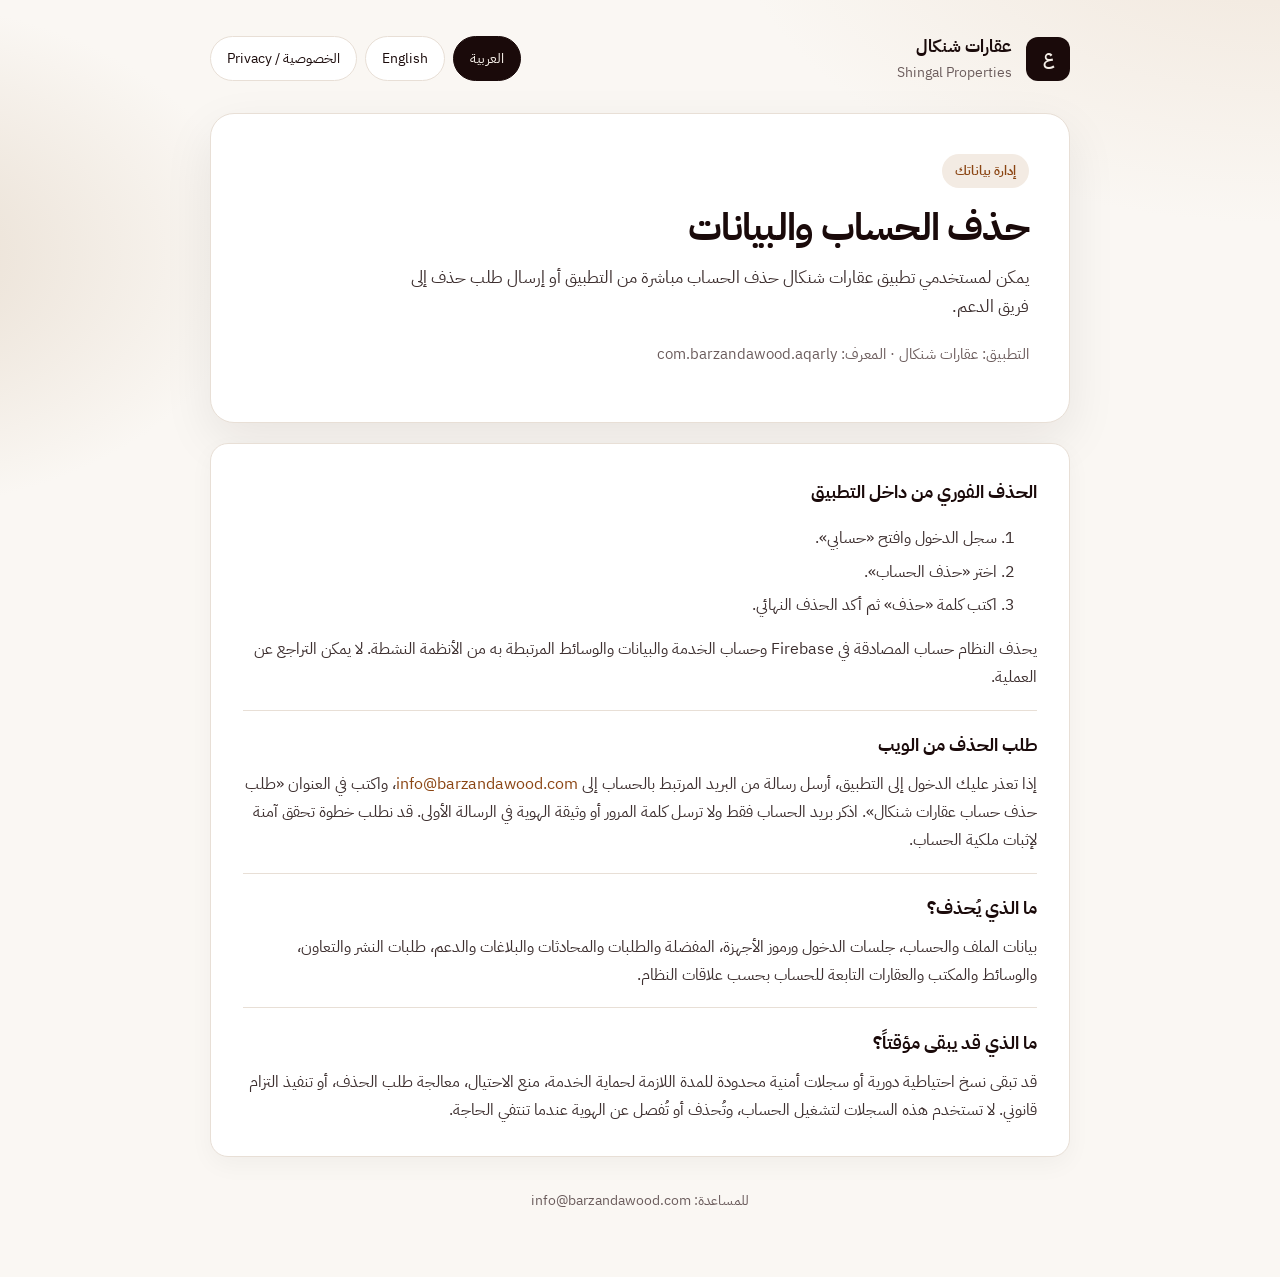
==== delete-account.html @ fa717f3c "addnew" ====
<!DOCTYPE html>
<html lang="ar" dir="rtl">
<head>
  <meta charset="UTF-8" />
  <meta name="viewport" content="width=device-width, initial-scale=1" />
  <title>حذف الحساب | عقارات شنكال</title>
  <meta name="description" content="طلب حذف حساب وبيانات تطبيق عقارات شنكال — Shingal Properties account deletion" />
  <link rel="preconnect" href="https://fonts.googleapis.com" />
  <link rel="preconnect" href="https://fonts.gstatic.com" crossorigin />
  <link href="https://fonts.googleapis.com/css2?family=IBM+Plex+Sans+Arabic:wght@400;500;600;700&family=Source+Sans+3:wght@400;600;700&display=swap" rel="stylesheet" />
  <link rel="stylesheet" href="styles.css" />
</head>
<body dir="rtl">
  <div class="wrap">
    <header class="topbar">
      <a class="brand" href="index.html">
        <div class="brand-mark">ع</div>
        <div class="brand-text">
          <strong>عقارات شنكال</strong>
          <span>Shingal Properties</span>
        </div>
      </a>
      <div class="actions">
        <button type="button" class="btn active" id="btn-ar" onclick="setLang('ar')">العربية</button>
        <button type="button" class="btn" id="btn-en" onclick="setLang('en')">English</button>
        <a class="btn" href="privacy.html">الخصوصية / Privacy</a>
      </div>
    </header>

    <section class="hero">
      <span class="eyebrow" data-ar="إدارة بياناتك" data-en="Manage your data">إدارة بياناتك</span>
      <h1 data-ar="حذف الحساب والبيانات" data-en="Delete your account and data">حذف الحساب والبيانات</h1>
      <p class="lead" data-ar="يمكن لمستخدمي تطبيق عقارات شنكال حذف الحساب مباشرة من التطبيق أو إرسال طلب حذف إلى فريق الدعم." data-en="Shingal Properties users can delete their account directly in the app or send a deletion request to Support.">يمكن لمستخدمي تطبيق عقارات شنكال حذف الحساب مباشرة من التطبيق أو إرسال طلب حذف إلى فريق الدعم.</p>
      <p class="meta" data-ar="التطبيق: عقارات شنكال · المعرف: com.barzandawood.aqarly" data-en="App: Shingal Properties · ID: com.barzandawood.aqarly">التطبيق: عقارات شنكال · المعرف: com.barzandawood.aqarly</p>
    </section>

    <article class="card">
      <div class="lang-block show" id="content-ar">
        <div class="section">
          <h2>الحذف الفوري من داخل التطبيق</h2>
          <ol>
            <li>سجل الدخول وافتح «حسابي».</li>
            <li>اختر «حذف الحساب».</li>
            <li>اكتب كلمة «حذف» ثم أكد الحذف النهائي.</li>
          </ol>
          <p>يحذف النظام حساب المصادقة في Firebase وحساب الخدمة والبيانات والوسائط المرتبطة به من الأنظمة النشطة. لا يمكن التراجع عن العملية.</p>
        </div>
        <div class="section">
          <h2>طلب الحذف من الويب</h2>
          <p>إذا تعذر عليك الدخول إلى التطبيق، أرسل رسالة من البريد المرتبط بالحساب إلى <a href="mailto:info@barzandawood.com?subject=%D8%B7%D9%84%D8%A8%20%D8%AD%D8%B0%D9%81%20%D8%AD%D8%B3%D8%A7%D8%A8%20%D8%B9%D9%82%D8%A7%D8%B1%D8%A7%D8%AA%20%D8%B4%D9%86%D9%83%D8%A7%D9%84">info@barzandawood.com</a>، واكتب في العنوان «طلب حذف حساب عقارات شنكال». اذكر بريد الحساب فقط ولا ترسل كلمة المرور أو وثيقة الهوية في الرسالة الأولى. قد نطلب خطوة تحقق آمنة لإثبات ملكية الحساب.</p>
        </div>
        <div class="section">
          <h2>ما الذي يُحذف؟</h2>
          <p>بيانات الملف والحساب، جلسات الدخول ورموز الأجهزة، المفضلة والطلبات والمحادثات والبلاغات والدعم، طلبات النشر والتعاون، والوسائط والمكتب والعقارات التابعة للحساب بحسب علاقات النظام.</p>
        </div>
        <div class="section">
          <h2>ما الذي قد يبقى مؤقتاً؟</h2>
          <p>قد تبقى نسخ احتياطية دورية أو سجلات أمنية محدودة للمدة اللازمة لحماية الخدمة، منع الاحتيال، معالجة طلب الحذف، أو تنفيذ التزام قانوني. لا تستخدم هذه السجلات لتشغيل الحساب، وتُحذف أو تُفصل عن الهوية عندما تنتفي الحاجة.</p>
        </div>
      </div>

      <div class="lang-block" id="content-en">
        <div class="section">
          <h2>Delete immediately in the app</h2>
          <ol>
            <li>Sign in and open “My Account.”</li>
            <li>Select “Delete account.”</li>
            <li>Type “حذف” and confirm permanent deletion.</li>
          </ol>
          <p>The system deletes the Firebase authentication account, service account, and related data and media from active systems. This action cannot be undone.</p>
        </div>
        <div class="section">
          <h2>Request deletion from the web</h2>
          <p>If you cannot access the app, email <a href="mailto:info@barzandawood.com?subject=Shingal%20Properties%20account%20deletion%20request">info@barzandawood.com</a> from the address associated with your account. Use the subject “Shingal Properties account deletion request.” Include only the account email; do not send your password or identity document in the first message. We may require a secure verification step to confirm ownership.</p>
        </div>
        <div class="section">
          <h2>What is deleted?</h2>
          <p>Profile and account data, sessions and device tokens, favorites, requests, chats, reports and support data, publication and collaboration requests, and media, office, and properties owned by the account according to system relationships.</p>
        </div>
        <div class="section">
          <h2>What may remain temporarily?</h2>
          <p>Periodic backups or limited security records may remain as needed to protect the service, prevent fraud, process the request, or meet a legal obligation. They are not used to operate the account and are deleted or de-identified when no longer needed.</p>
        </div>
      </div>
    </article>

    <footer class="footer">
      <span data-ar="للمساعدة: info@barzandawood.com" data-en="Support: info@barzandawood.com">للمساعدة: info@barzandawood.com</span>
    </footer>
  </div>

  <script>
    function setLang(lang) {
      const isAr = lang === 'ar';
      document.documentElement.lang = isAr ? 'ar' : 'en';
      document.body.dir = isAr ? 'rtl' : 'ltr';
      document.getElementById('content-ar').classList.toggle('show', isAr);
      document.getElementById('content-en').classList.toggle('show', !isAr);
      document.getElementById('btn-ar').classList.toggle('active', isAr);
      document.getElementById('btn-en').classList.toggle('active', !isAr);
      document.querySelectorAll('[data-ar]').forEach((el) => {
        el.textContent = isAr ? el.getAttribute('data-ar') : el.getAttribute('data-en');
      });
      document.title = isAr
        ? 'حذف الحساب | عقارات شنكال'
        : 'Delete account | Shingal Properties';
    }
  </script>
</body>
</html>
---- styles.css ----
:root {
  --ink: #1a0a0a;
  --ink-soft: #3d2f2f;
  --muted: #6b5c5c;
  --line: #e8dfd6;
  --paper: #faf7f3;
  --card: #ffffff;
  --accent: #8b4513;
  --accent-soft: #f3ebe3;
  --radius: 18px;
  --shadow: 0 18px 50px rgba(26, 10, 10, 0.08);
  --font: "IBM Plex Sans Arabic", "Source Sans 3", system-ui, sans-serif;
}

* {
  box-sizing: border-box;
}

html {
  scroll-behavior: smooth;
}

body {
  margin: 0;
  min-height: 100vh;
  font-family: var(--font);
  color: var(--ink);
  background:
    radial-gradient(ellipse 80% 50% at 100% -10%, #efe4d8 0%, transparent 55%),
    radial-gradient(ellipse 60% 40% at -10% 20%, #e8ddd0 0%, transparent 50%),
    var(--paper);
  line-height: 1.75;
}

body[dir="rtl"] {
  text-align: right;
}

a {
  color: var(--accent);
  text-decoration: none;
}

a:hover {
  text-decoration: underline;
}

.wrap {
  width: min(860px, calc(100% - 2rem));
  margin: 0 auto;
  padding: 2rem 0 4rem;
}

.topbar {
  display: flex;
  flex-wrap: wrap;
  align-items: center;
  justify-content: space-between;
  gap: 1rem;
  margin-bottom: 1.75rem;
}

.brand {
  display: flex;
  align-items: center;
  gap: 0.85rem;
  color: inherit;
  text-decoration: none;
}

.brand:hover {
  text-decoration: none;
}

.brand-mark {
  width: 44px;
  height: 44px;
  border-radius: 12px;
  background: var(--ink);
  color: #f5efe8;
  display: grid;
  place-items: center;
  font-weight: 700;
  font-size: 1.05rem;
  letter-spacing: -0.02em;
}

.brand-text strong {
  display: block;
  font-size: 1.05rem;
}

.brand-text span {
  display: block;
  color: var(--muted);
  font-size: 0.85rem;
}

.actions {
  display: flex;
  flex-wrap: wrap;
  gap: 0.5rem;
}

.btn {
  border: 1px solid var(--line);
  background: var(--card);
  color: var(--ink);
  border-radius: 999px;
  padding: 0.55rem 1rem;
  font: inherit;
  font-size: 0.9rem;
  cursor: pointer;
  text-decoration: none;
}

.btn:hover {
  text-decoration: none;
  border-color: #d2c4b5;
}

.btn.active {
  background: var(--ink);
  border-color: var(--ink);
  color: #f7f1ea;
}

.hero {
  background: var(--card);
  border: 1px solid var(--line);
  border-radius: calc(var(--radius) + 6px);
  box-shadow: var(--shadow);
  padding: clamp(1.5rem, 4vw, 2.5rem);
  margin-bottom: 1.25rem;
}

.eyebrow {
  display: inline-block;
  background: var(--accent-soft);
  color: var(--accent);
  border-radius: 999px;
  padding: 0.35rem 0.8rem;
  font-size: 0.8rem;
  font-weight: 600;
  margin-bottom: 1rem;
}

.hero h1 {
  margin: 0 0 0.75rem;
  font-size: clamp(1.7rem, 4vw, 2.35rem);
  line-height: 1.25;
  letter-spacing: -0.02em;
}

.hero .lead {
  margin: 0;
  color: var(--ink-soft);
  font-size: 1.05rem;
  max-width: 62ch;
}

.meta {
  margin-top: 1.25rem;
  color: var(--muted);
  font-size: 0.92rem;
}

.card {
  background: var(--card);
  border: 1px solid var(--line);
  border-radius: var(--radius);
  padding: clamp(1.25rem, 3vw, 2rem);
  box-shadow: 0 8px 24px rgba(26, 10, 10, 0.04);
}

.section {
  padding: 1.15rem 0;
  border-bottom: 1px solid var(--line);
}

.section:last-child {
  border-bottom: 0;
  padding-bottom: 0;
}

.section:first-child {
  padding-top: 0;
}

.section h2 {
  margin: 0 0 0.55rem;
  font-size: 1.15rem;
  color: var(--ink);
}

.section p,
.section li {
  margin: 0;
  color: var(--ink-soft);
  white-space: pre-line;
}

.section ul {
  margin: 0;
  padding-inline-start: 1.2rem;
  color: var(--ink-soft);
}

.section li + li {
  margin-top: 0.35rem;
}

.lang-block {
  display: none;
}

.lang-block.show {
  display: block;
}

.links {
  display: grid;
  gap: 0.85rem;
  margin-top: 1.25rem;
}

.link-card {
  display: block;
  background: var(--card);
  border: 1px solid var(--line);
  border-radius: var(--radius);
  padding: 1.2rem 1.35rem;
  color: inherit;
  text-decoration: none;
  transition: border-color 0.15s ease, transform 0.15s ease;
}

.link-card:hover {
  text-decoration: none;
  border-color: #cbb8a4;
  transform: translateY(-1px);
}

.link-card strong {
  display: block;
  font-size: 1.1rem;
  margin-bottom: 0.25rem;
}

.link-card span {
  color: var(--muted);
  font-size: 0.95rem;
}

.footer {
  margin-top: 2rem;
  color: var(--muted);
  font-size: 0.88rem;
  text-align: center;
}

@media (max-width: 640px) {
  .wrap {
    width: min(100% - 1.25rem, 860px);
    padding-top: 1.25rem;
  }

  .topbar {
    align-items: flex-start;
  }
}
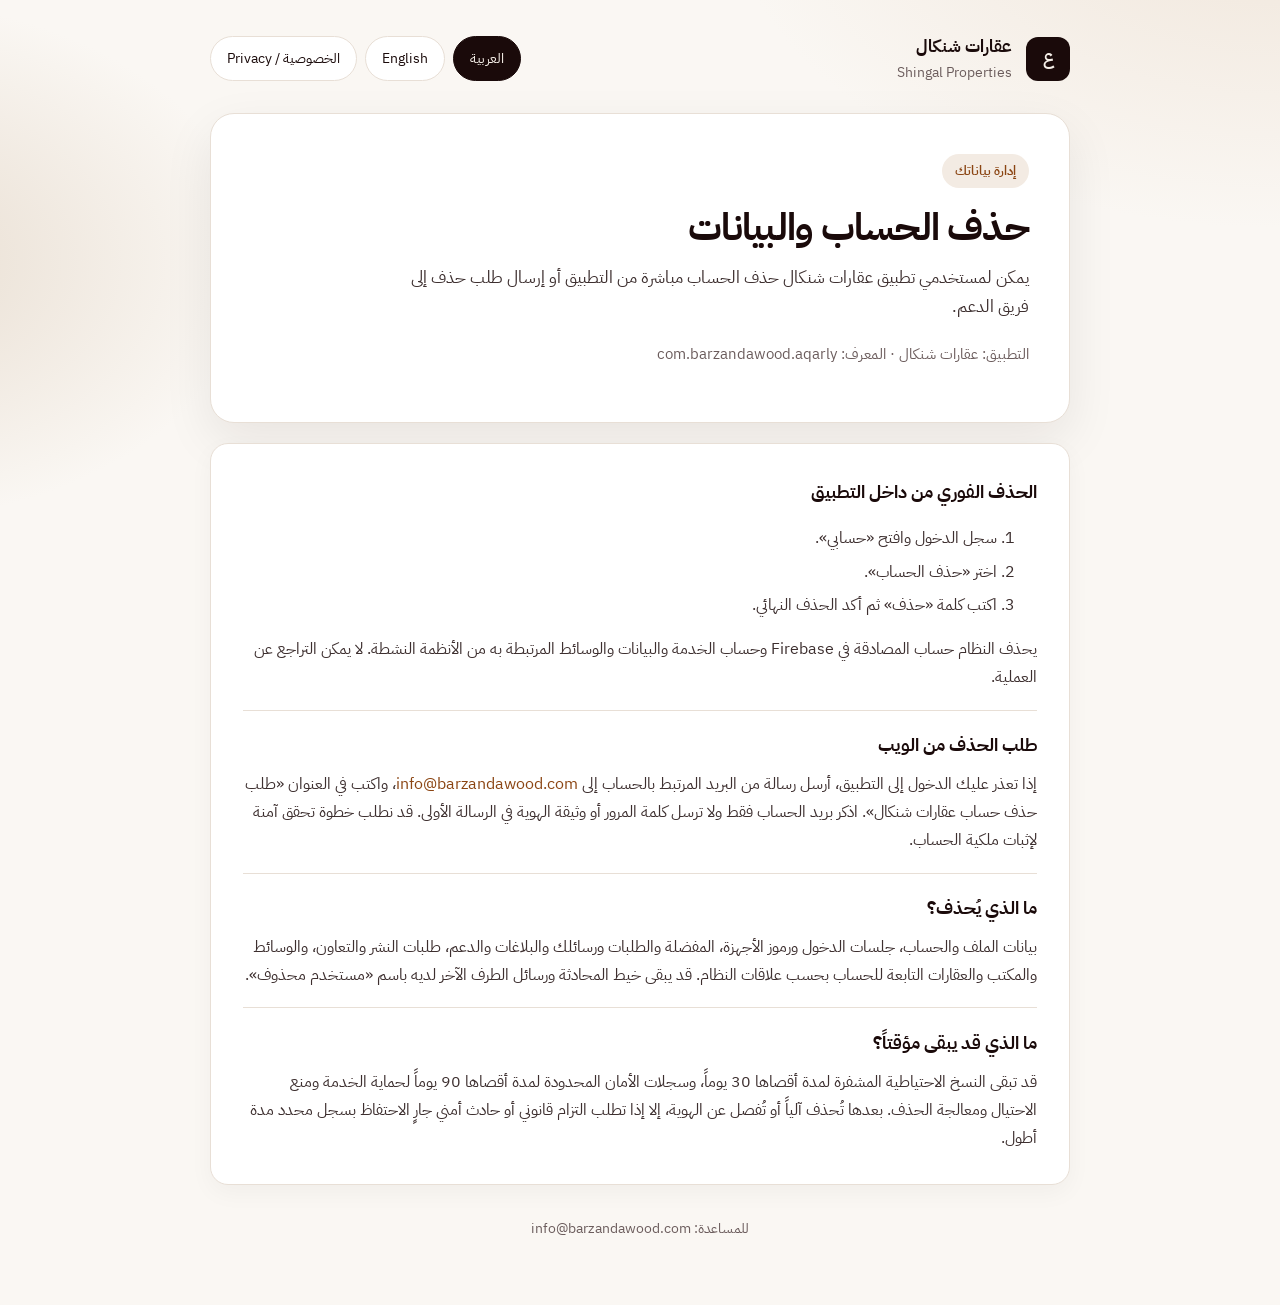
==== commit 5450d150: "Updatedel Restored the original content of the delete-account.html file." ====
--- a/delete-account.html
+++ b/delete-account.html
@@ -51,11 +51,11 @@
         </div>
         <div class="section">
           <h2>ما الذي يُحذف؟</h2>
-          <p>بيانات الملف والحساب، جلسات الدخول ورموز الأجهزة، المفضلة والطلبات والمحادثات والبلاغات والدعم، طلبات النشر والتعاون، والوسائط والمكتب والعقارات التابعة للحساب بحسب علاقات النظام.</p>
+          <p>بيانات الملف والحساب، جلسات الدخول ورموز الأجهزة، المفضلة والطلبات ورسائلك والبلاغات والدعم، طلبات النشر والتعاون، والوسائط والمكتب والعقارات التابعة للحساب بحسب علاقات النظام. قد يبقى خيط المحادثة ورسائل الطرف الآخر لديه باسم «مستخدم محذوف».</p>
         </div>
         <div class="section">
           <h2>ما الذي قد يبقى مؤقتاً؟</h2>
-          <p>قد تبقى نسخ احتياطية دورية أو سجلات أمنية محدودة للمدة اللازمة لحماية الخدمة، منع الاحتيال، معالجة طلب الحذف، أو تنفيذ التزام قانوني. لا تستخدم هذه السجلات لتشغيل الحساب، وتُحذف أو تُفصل عن الهوية عندما تنتفي الحاجة.</p>
+          <p>قد تبقى النسخ الاحتياطية المشفرة لمدة أقصاها 30 يوماً، وسجلات الأمان المحدودة لمدة أقصاها 90 يوماً لحماية الخدمة ومنع الاحتيال ومعالجة الحذف. بعدها تُحذف آلياً أو تُفصل عن الهوية، إلا إذا تطلب التزام قانوني أو حادث أمني جارٍ الاحتفاظ بسجل محدد مدة أطول.</p>
         </div>
       </div>
 
@@ -75,11 +75,11 @@
         </div>
         <div class="section">
           <h2>What is deleted?</h2>
-          <p>Profile and account data, sessions and device tokens, favorites, requests, chats, reports and support data, publication and collaboration requests, and media, office, and properties owned by the account according to system relationships.</p>
+          <p>Profile and account data, sessions and device tokens, favorites, requests, your messages, reports and support data, publication and collaboration requests, and media, office, and properties owned by the account according to system relationships. The other participant may retain the chat thread and their own messages under “Deleted user.”</p>
         </div>
         <div class="section">
           <h2>What may remain temporarily?</h2>
-          <p>Periodic backups or limited security records may remain as needed to protect the service, prevent fraud, process the request, or meet a legal obligation. They are not used to operate the account and are deleted or de-identified when no longer needed.</p>
+          <p>Encrypted backups may remain for no more than 30 days, and limited security logs for no more than 90 days to protect the service, prevent fraud, and process deletion. They are then automatically deleted or de-identified, unless a legal obligation or ongoing security incident requires a specific record to be kept longer.</p>
         </div>
       </div>
     </article>
